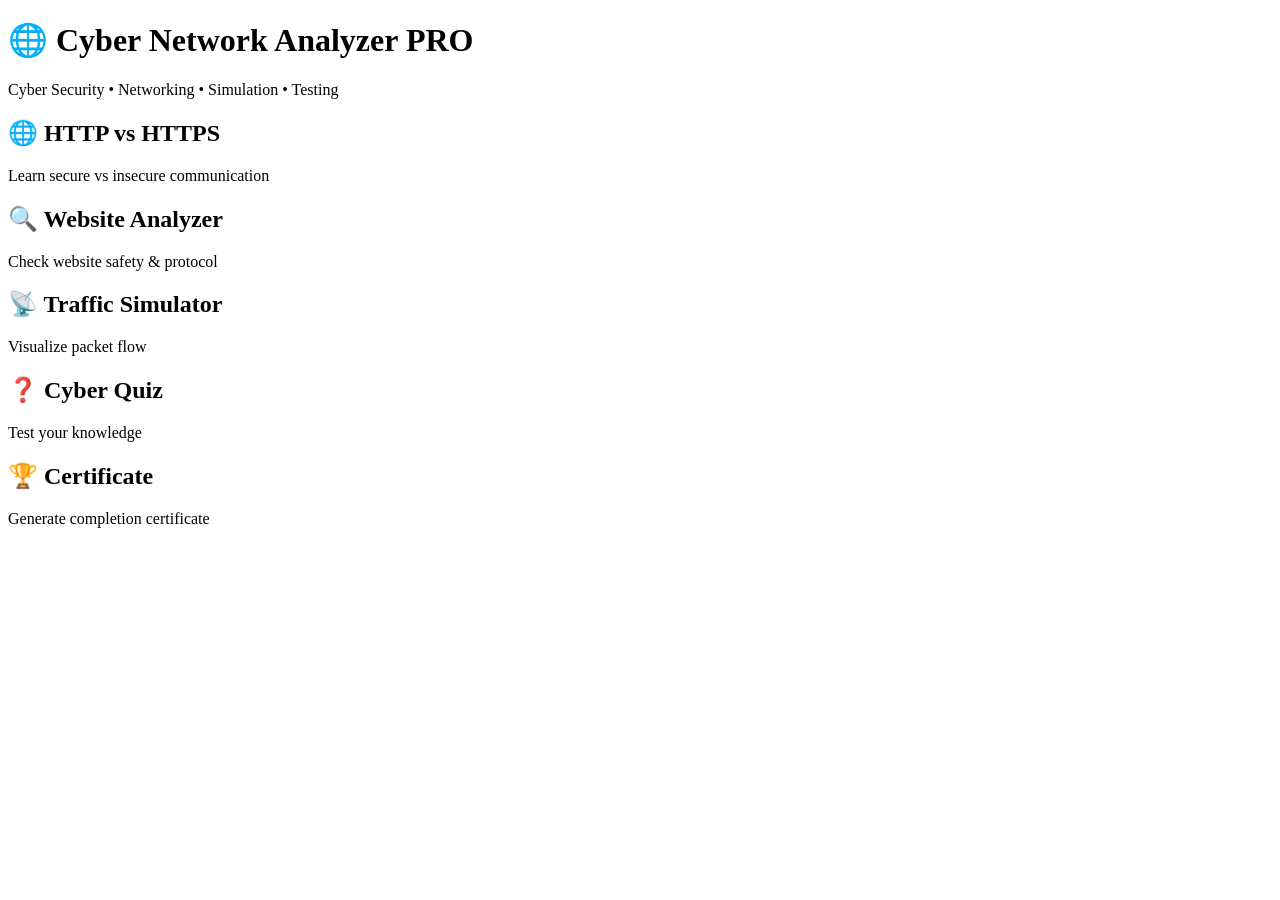
==== index.html @ 7d4986c1 "Add files via upload" ====
<!DOCTYPE html>
<html>
<head>
  <title>Cyber Network Analyzer Pro</title>
  <link rel="stylesheet" href="style.css">
</head>

<body>

<header>
  <h1>🌐 Cyber Network Analyzer PRO</h1>
  <p>Cyber Security • Networking • Simulation • Testing</p>
</header>

<!-- DASHBOARD CARDS -->
<div class="container" id="home">

  <div class="card" onclick="openPage('http')">
    <h2>🌐 HTTP vs HTTPS</h2>
    <p>Learn secure vs insecure communication</p>
  </div>

  <div class="card" onclick="openPage('analyzer')">
    <h2>🔍 Website Analyzer</h2>
    <p>Check website safety & protocol</p>
  </div>

  <div class="card" onclick="openPage('traffic')">
    <h2>📡 Traffic Simulator</h2>
    <p>Visualize packet flow</p>
  </div>

  <div class="card" onclick="openPage('quiz')">
    <h2>❓ Cyber Quiz</h2>
    <p>Test your knowledge</p>
  </div>

  <div class="card" onclick="openPage('cert')">
    <h2>🏆 Certificate</h2>
    <p>Generate completion certificate</p>
  </div>

</div>

<div id="content"></div>

<script src="script.js"></script>
</body>
</html>
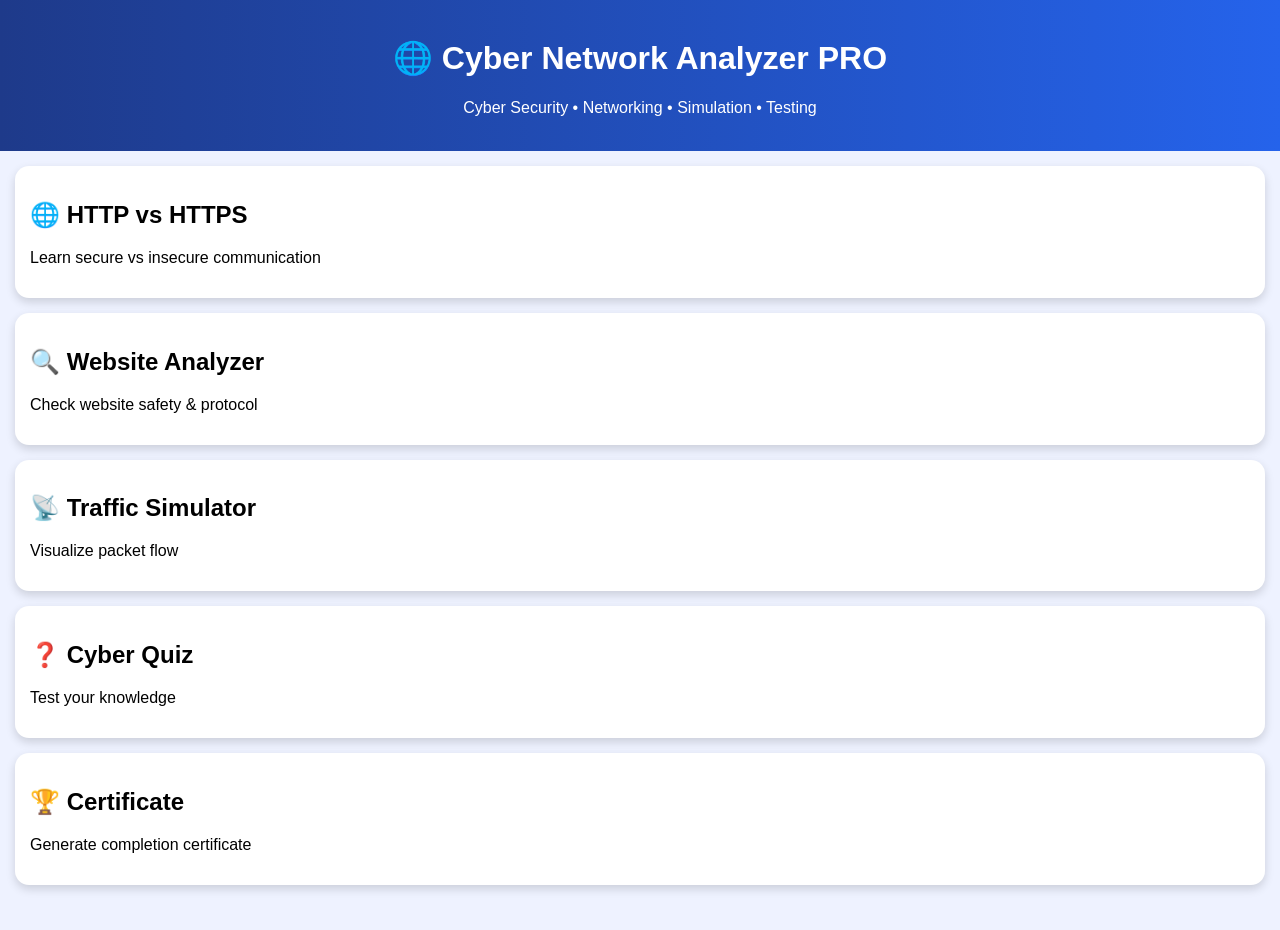
==== commit cffc962c: "Update index.html" ====
--- a/index.html
+++ b/index.html
@@ -2,7 +2,7 @@
 <html>
 <head>
   <title>Cyber Network Analyzer Pro</title>
-  <link rel="stylesheet" href="style.css">
+  <link rel="stylesheet" href="Style.css">
 </head>
 
 <body>
@@ -46,4 +46,4 @@
 
 <script src="script.js"></script>
 </body>
-</html>+</html>
--- a/Style.css
+++ b/Style.css
@@ -0,0 +1,68 @@
+body {
+  font-family: Arial;
+  margin: 0;
+  background: #eef2ff;
+}
+
+header {
+  background: linear-gradient(90deg, #1e3a8a, #2563eb);
+  color: white;
+  text-align: center;
+  padding: 18px;
+}
+
+.container {
+  padding: 15px;
+  display: flex;
+  flex-direction: column;
+  gap: 15px;
+}
+
+.card {
+  background: white;
+  padding: 15px;
+  border-radius: 14px;
+  box-shadow: 0 4px 10px rgba(0,0,0,0.15);
+  cursor: pointer;
+  transition: 0.3s;
+}
+
+.card:hover {
+  transform: scale(1.04);
+  background: #e0e7ff;
+}
+
+#content {
+  padding: 15px;
+}
+
+button {
+  padding: 10px;
+  background: #1e3a8a;
+  color: white;
+  border: none;
+  border-radius: 8px;
+  margin-top: 10px;
+  cursor: pointer;
+}
+
+input {
+  width: 90%;
+  padding: 10px;
+  border-radius: 8px;
+  border: 1px solid gray;
+  margin-top: 5px;
+}
+
+/* Quiz styling */
+.quiz-box {
+  background: white;
+  padding: 15px;
+  border-radius: 12px;
+}
+
+.q {
+  margin-bottom: 15px;
+  border-bottom: 1px solid #ddd;
+  padding-bottom: 10px;
+}
